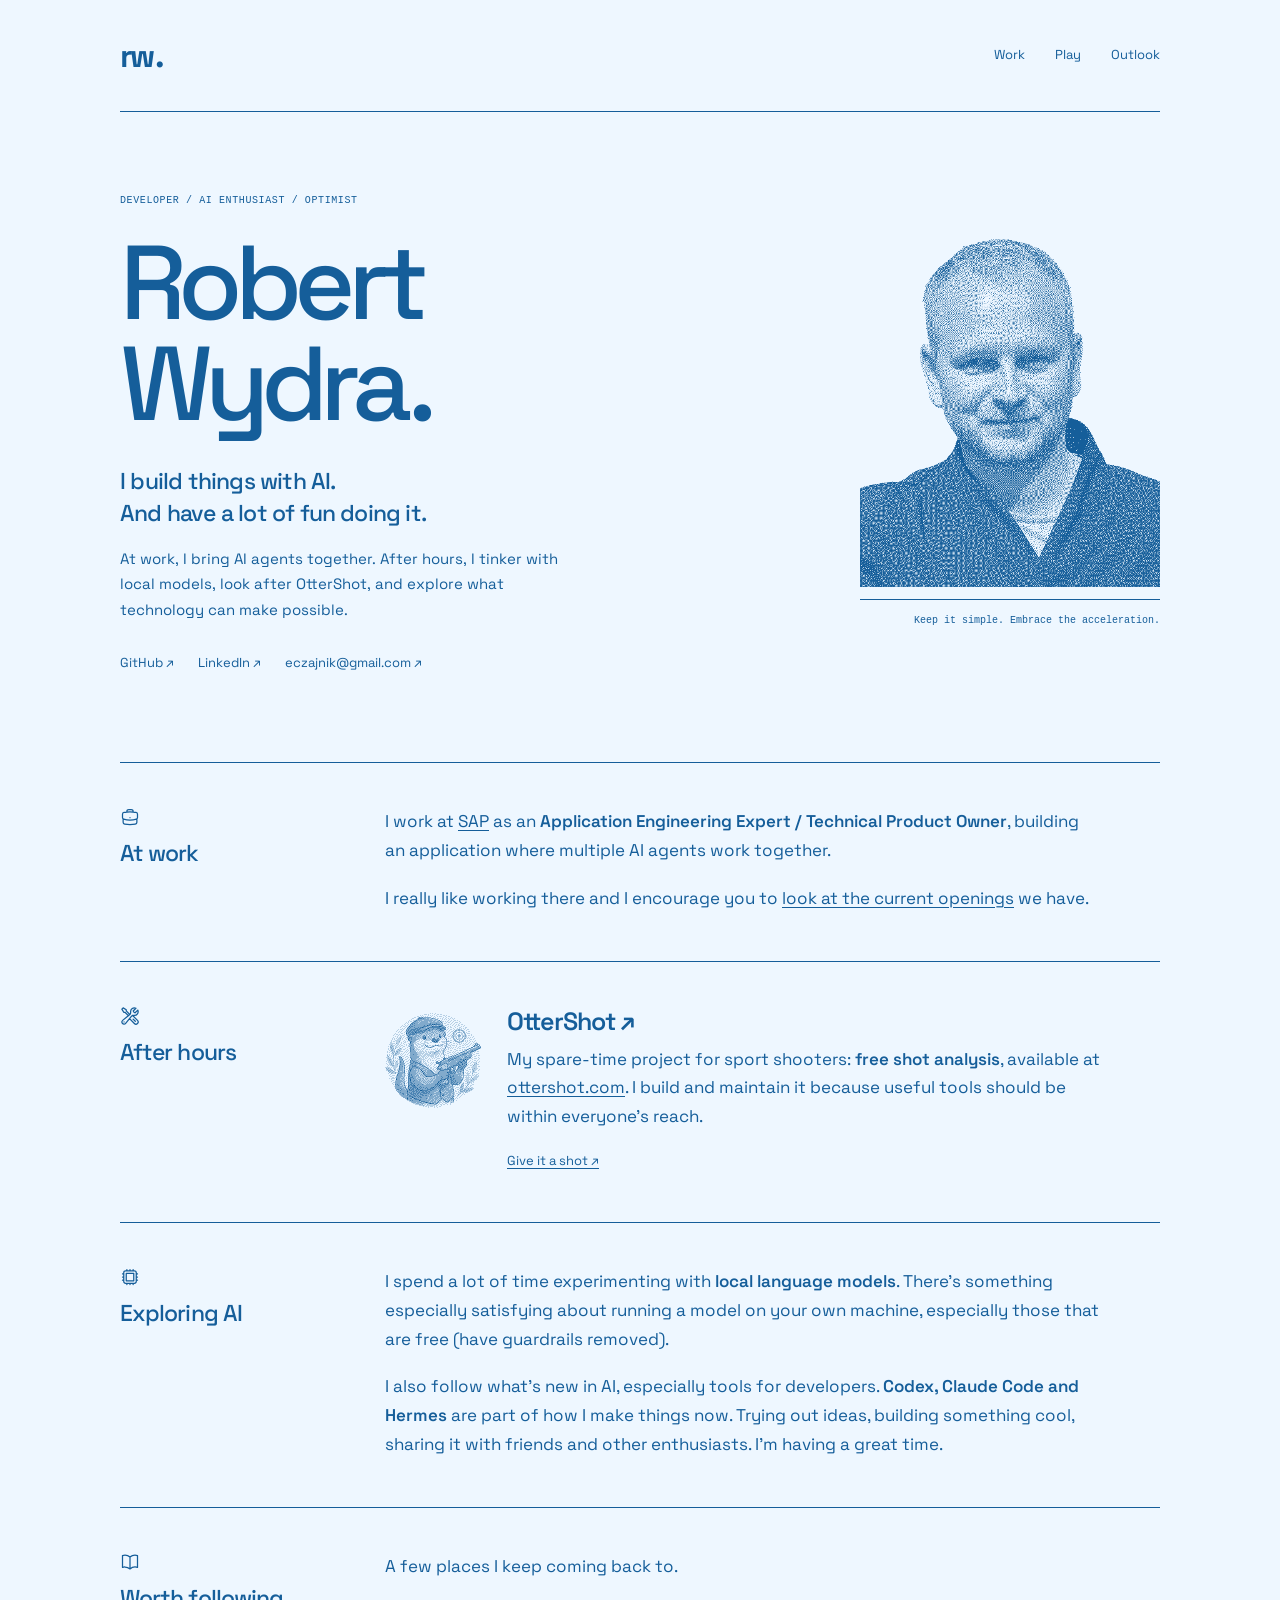
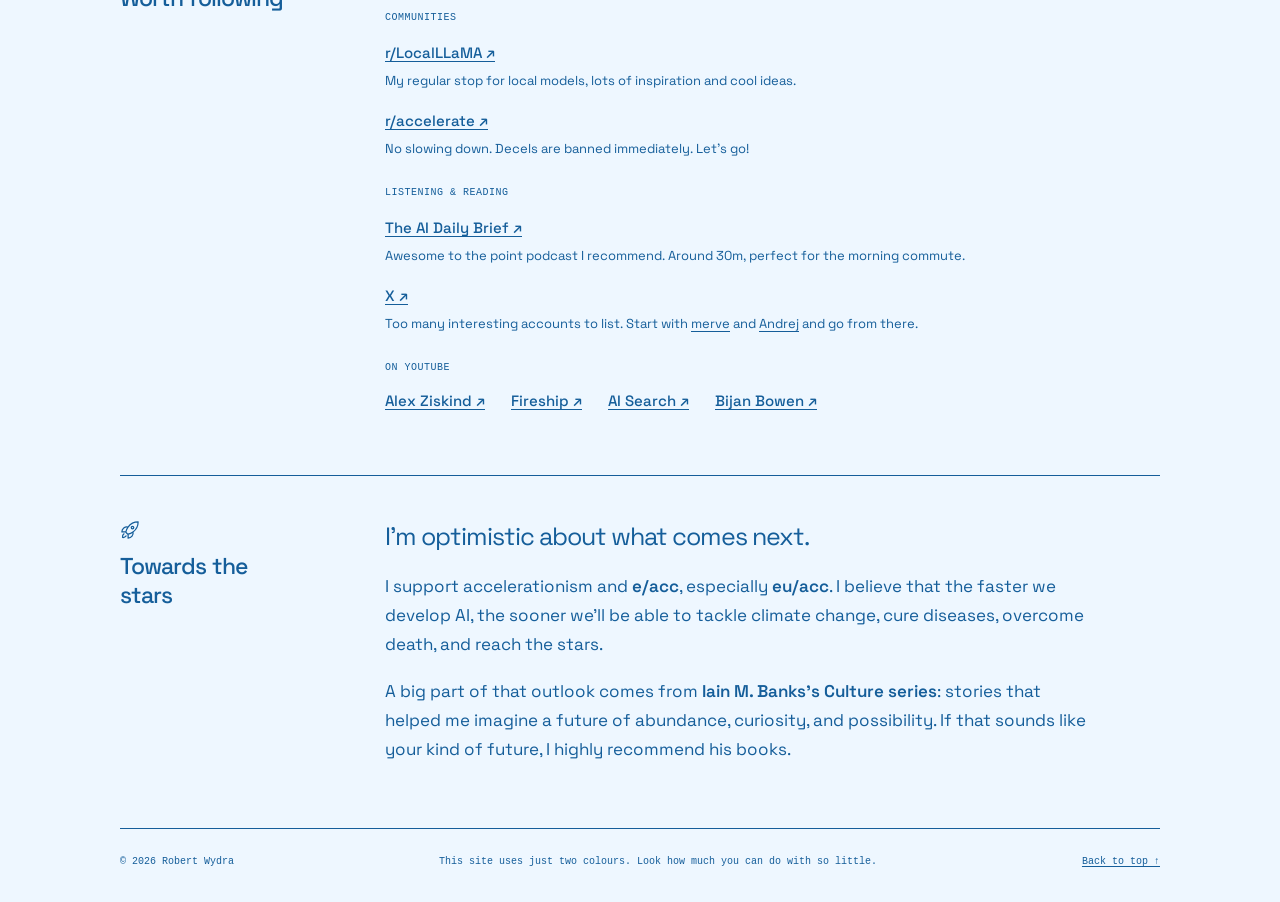
==== index.html @ 112031f6 "Launch personal profile website Add a static portfolio homepage for Robert Wydra with two-colour bra" ====
<!doctype html>
<html lang="en">
  <head>
    <meta charset="utf-8">
    <meta name="viewport" content="width=device-width, initial-scale=1">
    <meta name="theme-color" content="#eef7ff">
    <meta name="description" content="I'm Robert Wydra: a developer at SAP, creator of OtterShot, and an enthusiastic explorer of AI, local language models, and what comes next.">
    <meta property="og:type" content="website">
    <meta property="og:title" content="Robert Wydra - Developer & AI enthusiast">
    <meta property="og:description" content="Building with AI, tinkering with local models, and looking towards the stars.">
    <meta property="og:url" content="https://wydra.dev/">
    <title>Robert Wydra - Developer & AI enthusiast</title>
    <link rel="canonical" href="https://wydra.dev/">
    <link rel="icon" href="assets/favicon.svg" type="image/svg+xml">
    <link rel="preload" href="assets/fonts/space-grotesk.woff2" as="font" type="font/woff2" crossorigin>
    <link rel="stylesheet" href="styles.css">
    <script src="script.js" defer></script>
  </head>
  <body>
    <a class="skip-link" href="#main">Skip to content</a>
    <div class="page">
      <header class="site-header">
        <a class="wordmark" href="#main" aria-label="rw. - Robert Wydra, back to introduction">rw<span aria-hidden="true">.</span></a>
        <nav aria-label="Page sections">
          <a href="#work">Work</a>
          <a href="#after-hours">Play</a>
          <a href="#outlook">Outlook</a>
        </nav>
      </header>
      <main id="main">
        <section class="intro" aria-labelledby="intro-title">
          <div class="intro-copy">
            <p class="eyebrow">Developer / AI enthusiast / Optimist</p>
            <h1 id="intro-title">Robert<br>Wydra<span class="full-stop">.</span></h1>
            <p class="intro-lead">I build things with AI.<br>And have a lot of fun doing it.</p>
            <p class="intro-description">At work, I bring AI agents together. After hours, I tinker with local models, look after OtterShot, and explore what technology can make possible.</p>
            <div class="contact-links" aria-label="Find me online">
              <a href="https://github.com/eczajnik" target="_blank" rel="noopener noreferrer">GitHub <span aria-hidden="true">↗</span></a>
              <a href="https://www.linkedin.com/in/teapot/" target="_blank" rel="noopener noreferrer">LinkedIn <span aria-hidden="true">↗</span></a>
              <span id="email-contact" class="email-contact"></span>
              <noscript><span class="email-fallback">eczajnik [at] gmail [dot] com</span></noscript>
            </div>
          </div>
          <figure class="portrait">
            <img src="assets/robert.png" alt="Portrait of Robert Wydra in a blue two-colour dither." width="480" height="560" fetchpriority="high">
            <figcaption>Keep it simple. Embrace the acceleration.</figcaption>
          </figure>
        </section>
        <section class="essay-section" id="work" aria-labelledby="work-title">
          <div class="section-heading">
            <svg xmlns="http://www.w3.org/2000/svg" fill="none" viewBox="0 0 24 24" stroke-width="1.5" stroke="currentColor" aria-hidden="true" class="section-icon" width="20" height="20" focusable="false" data-icon="briefcase">
              <path stroke-linecap="round" stroke-linejoin="round" d="M20.25 14.15v4.25c0 1.094-.787 2.036-1.872 2.18-2.087.277-4.216.42-6.378.42s-4.291-.143-6.378-.42c-1.085-.144-1.872-1.086-1.872-2.18v-4.25m16.5 0a2.18 2.18 0 0 0 .75-1.661V8.706c0-1.081-.768-2.015-1.837-2.175a48.114 48.114 0 0 0-3.413-.387m4.5 8.006c-.194.165-.42.295-.673.38A23.978 23.978 0 0 1 12 15.75c-2.648 0-5.195-.429-7.577-1.22a2.016 2.016 0 0 1-.673-.38m0 0A2.18 2.18 0 0 1 3 12.489V8.706c0-1.081.768-2.015 1.837-2.175a48.111 48.111 0 0 1 3.413-.387m7.5 0V5.25A2.25 2.25 0 0 0 13.5 3h-3a2.25 2.25 0 0 0-2.25 2.25v.894m7.5 0a48.667 48.667 0 0 0-7.5 0M12 12.75h.008v.008H12v-.008Z"/>
            </svg>
            <h2 id="work-title">At work</h2>
          </div>
          <div class="section-body">
            <p>I work at <a href="https://www.sap.com/" target="_blank" rel="noopener noreferrer">SAP</a> as an <strong>Application Engineering Expert / Technical Product Owner</strong>, building an application where multiple AI agents work together.</p>
            <p>I really like working there and I encourage you to <a href="https://jobs.sap.com/en/" target="_blank" rel="noopener noreferrer">look at the current openings</a> we have.</p>
          </div>
        </section>
        <section class="essay-section" id="after-hours" aria-labelledby="play-title">
          <div class="section-heading">
            <svg xmlns="http://www.w3.org/2000/svg" fill="none" viewBox="0 0 24 24" stroke-width="1.5" stroke="currentColor" aria-hidden="true" class="section-icon" width="20" height="20" focusable="false" data-icon="wrench-screwdriver">
              <path stroke-linecap="round" stroke-linejoin="round" d="M11.42 15.17 17.25 21A2.652 2.652 0 0 0 21 17.25l-5.877-5.877M11.42 15.17l2.496-3.03c.317-.384.74-.626 1.208-.766M11.42 15.17l-4.655 5.653a2.548 2.548 0 1 1-3.586-3.586l6.837-5.63m5.108-.233c.55-.164 1.163-.188 1.743-.14a4.5 4.5 0 0 0 4.486-6.336l-3.276 3.277a3.004 3.004 0 0 1-2.25-2.25l3.276-3.276a4.5 4.5 0 0 0-6.336 4.486c.091 1.076-.071 2.264-.904 2.95l-.102.085m-1.745 1.437L5.909 7.5H4.5L2.25 3.75l1.5-1.5L7.5 4.5v1.409l4.26 4.26m-1.745 1.437 1.745-1.437m6.615 8.206L15.75 15.75M4.867 19.125h.008v.008h-.008v-.008Z"/>
            </svg>
            <h2 id="play-title">After hours</h2>
          </div>
          <div class="section-body project">
            <a class="project-logo" href="https://ottershot.com/" target="_blank" rel="noopener noreferrer" aria-label="Visit OtterShot">
              <img src="assets/ottershot.png" alt="OtterShot's otter mascot holding a sporting rifle, in blue two-colour dither." width="192" height="192" loading="lazy" decoding="async">
            </a>
            <div class="project-copy">
              <h3><a href="https://ottershot.com/" target="_blank" rel="noopener noreferrer">OtterShot <span aria-hidden="true">↗</span></a></h3>
              <p>My spare-time project for sport shooters: <strong>free shot analysis</strong>, available at <a href="https://ottershot.com/" target="_blank" rel="noopener noreferrer">ottershot.com</a>. I build and maintain it because useful tools should be within everyone's reach.</p>
              <a class="small-link" href="https://ottershot.com/" target="_blank" rel="noopener noreferrer">Give it a shot <span aria-hidden="true">↗</span></a>
            </div>
          </div>
        </section>
        <section class="essay-section" id="exploring" aria-labelledby="exploring-title">
          <div class="section-heading">
            <svg xmlns="http://www.w3.org/2000/svg" fill="none" viewBox="0 0 24 24" stroke-width="1.5" stroke="currentColor" aria-hidden="true" class="section-icon" width="20" height="20" focusable="false" data-icon="cpu-chip">
              <path stroke-linecap="round" stroke-linejoin="round" d="M8.25 3v1.5M4.5 8.25H3m18 0h-1.5M4.5 12H3m18 0h-1.5m-15 3.75H3m18 0h-1.5M8.25 19.5V21M12 3v1.5m0 15V21m3.75-18v1.5m0 15V21m-9-1.5h10.5a2.25 2.25 0 0 0 2.25-2.25V6.75a2.25 2.25 0 0 0-2.25-2.25H6.75A2.25 2.25 0 0 0 4.5 6.75v10.5a2.25 2.25 0 0 0 2.25 2.25Zm.75-12h9v9h-9v-9Z"/>
            </svg>
            <h2 id="exploring-title">Exploring AI</h2>
          </div>
          <div class="section-body">
            <p>I spend a lot of time experimenting with <strong>local language models</strong>. There's something especially satisfying about running a model on your own machine, especially those that  are free (have guardrails removed).</p>
            <p>I also follow what's new in AI, especially tools for developers. <strong>Codex, Claude Code and Hermes</strong> are part of how I make things now. Trying out ideas, building something cool, sharing it with friends and other enthusiasts. I'm having a great time.</p>
          </div>
        </section>
        <section class="essay-section" id="following" aria-labelledby="following-title">
          <div class="section-heading">
            <svg xmlns="http://www.w3.org/2000/svg" fill="none" viewBox="0 0 24 24" stroke-width="1.5" stroke="currentColor" aria-hidden="true" class="section-icon" width="20" height="20" focusable="false" data-icon="book-open">
              <path stroke-linecap="round" stroke-linejoin="round" d="M12 6.042A8.967 8.967 0 0 0 6 3.75c-1.052 0-2.062.18-3 .512v14.25A8.987 8.987 0 0 1 6 18c2.305 0 4.408.867 6 2.292m0-14.25a8.966 8.966 0 0 1 6-2.292c1.052 0 2.062.18 3 .512v14.25A8.987 8.987 0 0 0 18 18a8.967 8.967 0 0 0-6 2.292m0-14.25v14.25"/>
            </svg>
            <h2 id="following-title">Worth following</h2>
          </div>
          <div class="section-body">
            <p>A few places I keep coming back to.</p>
            <dl class="reading-list">
              <div>
                <dt>Communities</dt>
                <dd><a href="https://www.reddit.com/r/LocalLLaMA/" target="_blank" rel="noopener noreferrer">r/LocalLLaMA <span aria-hidden="true">↗</span></a><span class="resource-note">My regular stop for local models, lots of inspiration and cool ideas.</span></dd>
                <dd><a href="https://www.reddit.com/r/accelerate/" target="_blank" rel="noopener noreferrer">r/accelerate <span aria-hidden="true">↗</span></a><span class="resource-note">No slowing down. Decels are banned immediately. Let's go!</span></dd>
              </div>
              <div>
                <dt>Listening & reading</dt>
                <dd><a href="https://aidailybrief.ai/" target="_blank" rel="noopener noreferrer">The AI Daily Brief <span aria-hidden="true">↗</span></a><span class="resource-note">Awesome to the point podcast I recommend. Around 30m, perfect for the morning commute.</span></dd>
                <dd><a href="https://x.com/" target="_blank" rel="noopener noreferrer">X <span aria-hidden="true">↗</span></a><span class="resource-note">Too many interesting accounts to list. Start with <a href="https://x.com/mervenoyann" target="_blank" rel="noopener noreferrer">merve</a> and <a href="https://x.com/karpathy" target="_blank" rel="noopener noreferrer">Andrej</a> and go from there.</span></dd>
              </div>
              <div>
                <dt>On YouTube</dt>
                <dd class="video-links">
                  <a href="https://www.youtube.com/@AZisk" target="_blank" rel="noopener noreferrer">Alex Ziskind <span aria-hidden="true">↗</span></a>
                  <a href="https://www.youtube.com/@Fireship" target="_blank" rel="noopener noreferrer">Fireship <span aria-hidden="true">↗</span></a>
                  <a href="https://www.youtube.com/@theAIsearch" target="_blank" rel="noopener noreferrer">AI Search <span aria-hidden="true">↗</span></a>
                  <a href="https://www.youtube.com/@Bijanbowen" target="_blank" rel="noopener noreferrer">Bijan Bowen <span aria-hidden="true">↗</span></a>
                </dd>
              </div>
            </dl>
          </div>
        </section>
        <section class="essay-section outlook" id="outlook" aria-labelledby="outlook-title">
          <div class="section-heading">
            <svg xmlns="http://www.w3.org/2000/svg" fill="none" viewBox="0 0 24 24" stroke-width="1.5" stroke="currentColor" aria-hidden="true" class="section-icon" width="20" height="20" focusable="false" data-icon="rocket-launch">
              <path stroke-linecap="round" stroke-linejoin="round" d="M15.59 14.37a6 6 0 0 1-5.84 7.38v-4.8m5.84-2.58a14.98 14.98 0 0 0 6.16-12.12A14.98 14.98 0 0 0 9.631 8.41m5.96 5.96a14.926 14.926 0 0 1-5.841 2.58m-.119-8.54a6 6 0 0 0-7.381 5.84h4.8m2.581-5.84a14.927 14.927 0 0 0-2.58 5.84m2.699 2.7c-.103.021-.207.041-.311.06a15.09 15.09 0 0 1-2.448-2.448 14.9 14.9 0 0 1 .06-.312m-2.24 2.39a4.493 4.493 0 0 0-1.757 4.306 4.493 4.493 0 0 0 4.306-1.758M16.5 9a1.5 1.5 0 1 1-3 0 1.5 1.5 0 0 1 3 0Z"/>
            </svg>
            <h2 id="outlook-title">Towards the stars</h2>
          </div>
          <div class="section-body">
            <p class="outlook-lead">I'm optimistic about what comes next.</p>
            <p>I support accelerationism and <strong>e/acc</strong>, especially <strong>eu/acc</strong>. I believe that the faster we develop AI, the sooner we'll be able to tackle climate change, cure diseases, overcome death, and reach the stars.</p>
            <p>A big part of that outlook comes from <strong>Iain M. Banks's <cite>Culture</cite> series</strong>: stories that helped me imagine a future of abundance, curiosity, and possibility. If that sounds like your kind of future, I highly recommend his books.</p>
            <!-- <p class="closing-note">More curiosity. More building. More possibility.</p> -->
          </div>
        </section>
      </main>
      <footer class="site-footer">
        <span>© <span id="copyright-year"></span> Robert Wydra</span>
        <span>This site uses just two colours. Look how much you can do with so little.</span>
        <a href="#main">Back to top <span aria-hidden="true">↑</span></a>
      </footer>
    </div>
  </body>
</html>
---- styles.css ----
@font-face {
  font-family: "Space Grotesk";
  src: url("assets/fonts/space-grotesk.woff2") format("woff2");
  font-style: normal;
  font-weight: 300 700;
  font-display: swap;
}

:root {
  color-scheme: light;
  --paper: #eef7ff;
  --ink: #155e9a;
  --rule: #155e9a;
  font-family: "Space Grotesk", system-ui, sans-serif;
  color: var(--ink);
  background: var(--paper);
  font-synthesis: none;
}

* { box-sizing: border-box; }
html { scroll-padding-top: 2rem; }
body { margin: 0; font-size: 17px; line-height: 1.7; }
::selection { background: var(--ink); color: var(--paper); }
button, a { -webkit-tap-highlight-color: transparent; }
a { color: inherit; text-underline-offset: 0.2em; text-decoration-thickness: 1px; }
a:hover { text-decoration-thickness: 2px; }
a:focus-visible, button:focus-visible { outline: 2px solid var(--ink); outline-offset: 5px; border-radius: 1px; }
button { color: inherit; font: inherit; }
[hidden] { display: none !important; }
img { display: block; max-width: 100%; height: auto; }
p { margin: 0 0 1.15rem; }
p:last-child { margin-bottom: 0; }
strong { font-weight: 600; }

.page { max-width: 1152px; padding: 0 56px; margin: 0 auto; }
.site-header { min-height: 112px; display: flex; justify-content: space-between; align-items: center; gap: 24px; border-bottom: 1px solid var(--rule); }
.wordmark { font-size: 32px; line-height: 1; letter-spacing: -0.08em; font-weight: 700; text-decoration: none; }
.wordmark span { margin-left: 2px; }
.site-header nav { display: flex; gap: 30px; font-size: 13px; }
.site-header nav a { text-decoration: none; }
.site-header nav a:hover { text-decoration: underline; }

.intro { display: grid; grid-template-columns: minmax(0, 1fr) 300px; gap: 80px; padding: 80px 0 88px; align-items: center; }
.intro-copy { animation: arrive 650ms ease-out both; }
.eyebrow, .portrait figcaption, .reading-list dt, .site-footer { font-family: ui-monospace, SFMono-Regular, Consolas, "Liberation Mono", monospace; }
.eyebrow { margin-bottom: 24px; font-size: 10px; letter-spacing: 0.06em; text-transform: uppercase; }
h1 { font-size: clamp(72px, 8.2vw, 112px); line-height: 0.96; letter-spacing: -0.075em; font-weight: 500; margin: 0 0 30px; }
.full-stop { margin-left: 3px; }
.intro-lead { font-size: 23px; line-height: 1.4; letter-spacing: -0.035em; font-weight: 500; margin-bottom: 17px; }
.intro-description { max-width: 44ch; font-size: 15px; line-height: 1.7; }
.contact-links { display: flex; flex-wrap: wrap; align-items: center; column-gap: 24px; row-gap: 12px; margin-top: 30px; font-size: 13px; }
.contact-links > a, .email-contact a { white-space: nowrap; }
.contact-links a { text-decoration: none; }
.contact-links a:hover { text-decoration: underline; text-underline-offset: 0.2em; }
.email-contact:empty { display: none; }
.email-fallback { overflow-wrap: anywhere; }
.portrait { margin: 0; align-self: center; }
.portrait img { width: 300px; }
.portrait figcaption { border-top: 1px solid var(--rule); padding-top: 12px; margin-top: 12px; font-size: 10px; text-align: right; }

.essay-section { display: grid; grid-template-columns: 225px minmax(0, 1fr); gap: 40px; padding: 44px 0 48px; border-top: 1px solid var(--rule); }
.section-icon { display: block; width: 20px; height: 20px; margin-bottom: 12px; }
h2 { font-size: 23px; font-weight: 500; line-height: 1.25; letter-spacing: -0.04em; margin: 0; max-width: 12ch; }
.section-body { max-width: 65ch; }
.project { display: grid; grid-template-columns: 96px minmax(0, 1fr); gap: 26px; align-items: start; }
.project-logo { display: block; margin-top: 6px; }
.project-logo img { width: 96px; }
.project-logo:focus-visible { outline-offset: 6px; }
h3 { margin: 0 0 9px; font-size: 25px; font-weight: 600; line-height: 1.2; letter-spacing: -0.04em; }
h3 a { text-decoration: none; }
h3 a:hover { text-decoration: underline; }
.small-link { display: inline-block; font-size: 13px; }
.project-copy p { margin-bottom: 14px; }

.reading-list { margin: 28px 0 0; }
.reading-list > div { margin-bottom: 24px; }
.reading-list > div:last-child { margin-bottom: 0; }
.reading-list dt { font-size: 10px; text-transform: uppercase; letter-spacing: 0.05em; margin-bottom: 12px; }
.reading-list dd { margin: 0 0 14px; }
.reading-list dd > a { font-size: 15px; font-weight: 500; }
.resource-note { display: block; margin-top: 3px; font-size: 13px; }
.video-links { display: flex; flex-wrap: wrap; gap: 10px 26px; }
.video-links a { white-space: nowrap; }
.outlook { padding-bottom: 64px; }
.outlook-lead { font-size: 25px; line-height: 1.35; letter-spacing: -0.04em; }
.closing-note { margin-top: 26px; font-size: 13px; font-weight: 500; }
.site-footer { display: flex; flex-wrap: wrap; justify-content: space-between; gap: 16px 24px; padding: 24px 0 32px; border-top: 1px solid var(--rule); font-size: 10px; }
.site-footer a { white-space: nowrap; }
.skip-link { position: fixed; z-index: 1; top: 12px; left: 12px; padding: 8px 16px; background: var(--paper); border: 2px solid var(--ink); transform: translateY(-200%); }
.skip-link:focus { transform: none; }

@keyframes arrive {
  from { opacity: 0; transform: translateY(8px); }
  to { opacity: 1; transform: translateY(0); }
}

@media (max-width: 900px) {
  .page { padding: 0 36px; }
  .intro { grid-template-columns: minmax(0, 1fr) 240px; gap: 36px; padding: 60px 0 64px; }
  .portrait img { width: 240px; }
  .essay-section { grid-template-columns: 170px minmax(0, 1fr); gap: 28px; }
  .project { grid-template-columns: 80px minmax(0, 1fr); gap: 20px; }
  .project-logo img { width: 80px; }
}

@media (max-width: 640px) {
  body { font-size: 16px; }
  .page { padding: 0 24px; }
  .site-header { min-height: 80px; gap: 16px; }
  .site-header nav { gap: 20px; font-size: 12px; }
  .wordmark { font-size: 28px; }
  .intro { grid-template-columns: minmax(0, 1fr); gap: 38px; padding: 46px 0 40px; }
  .eyebrow { font-size: 9px; margin-bottom: 24px; }
  h1 { font-size: clamp(72px, 20vw, 104px); margin-bottom: 24px; }
  .intro-lead { font-size: 22px; }
  .intro-description { font-size: 15px; }
  .contact-links { column-gap: 22px; margin-top: 26px; }
  .portrait { width: min(100%, 300px); }
  .portrait img { width: 100%; }
  .essay-section { grid-template-columns: minmax(0, 1fr); gap: 24px; padding: 32px 0 36px; }
  .section-heading { display: flex; align-items: center; gap: 14px; }
  .section-icon { margin: 0; flex-shrink: 0; }
  h2 { max-width: none; font-size: 23px; }
  .project { grid-template-columns: minmax(0, 1fr); gap: 20px; }
  .project-logo { width: 80px; margin-top: 0; }
  .outlook { padding-bottom: 42px; }
  .outlook-lead { font-size: 24px; }
  .site-footer { flex-direction: column; gap: 10px; padding: 22px 0 28px; }
}

@media (prefers-reduced-motion: reduce) {
  .intro-copy { animation: none; }
}
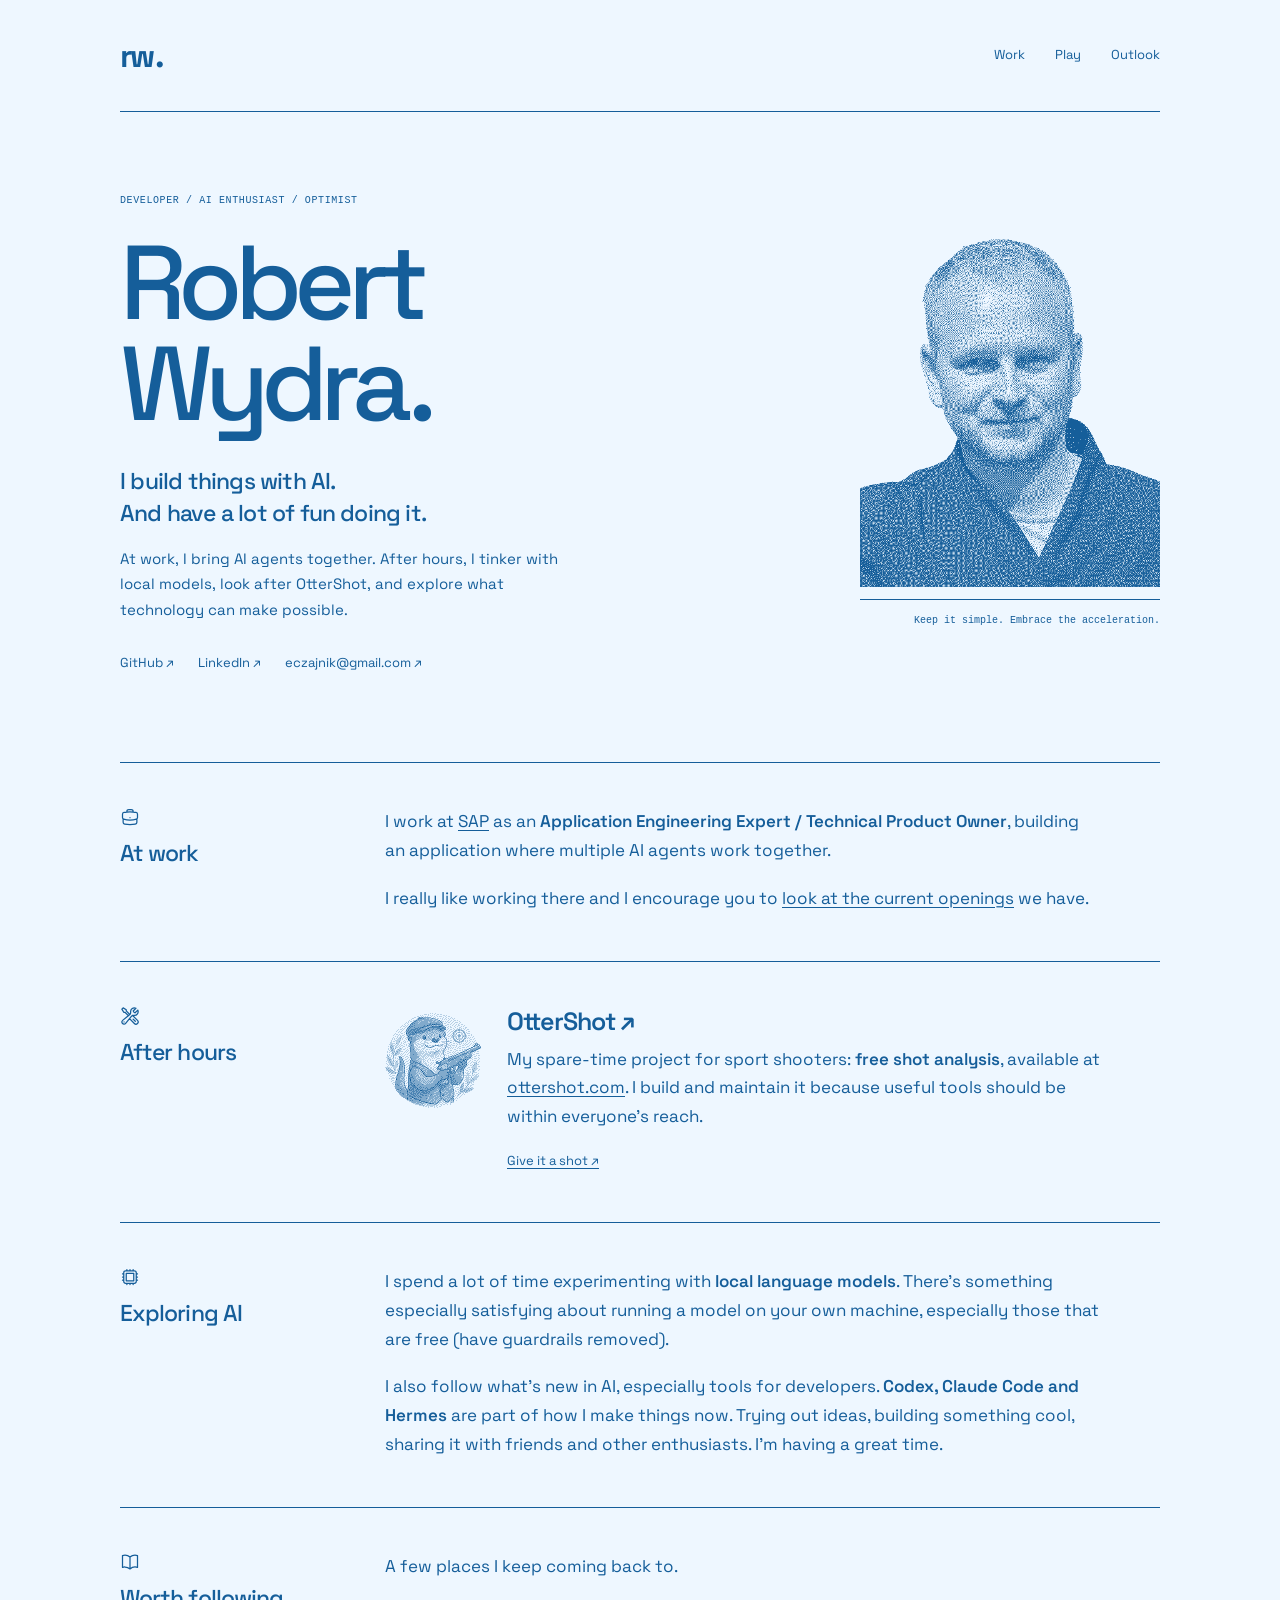
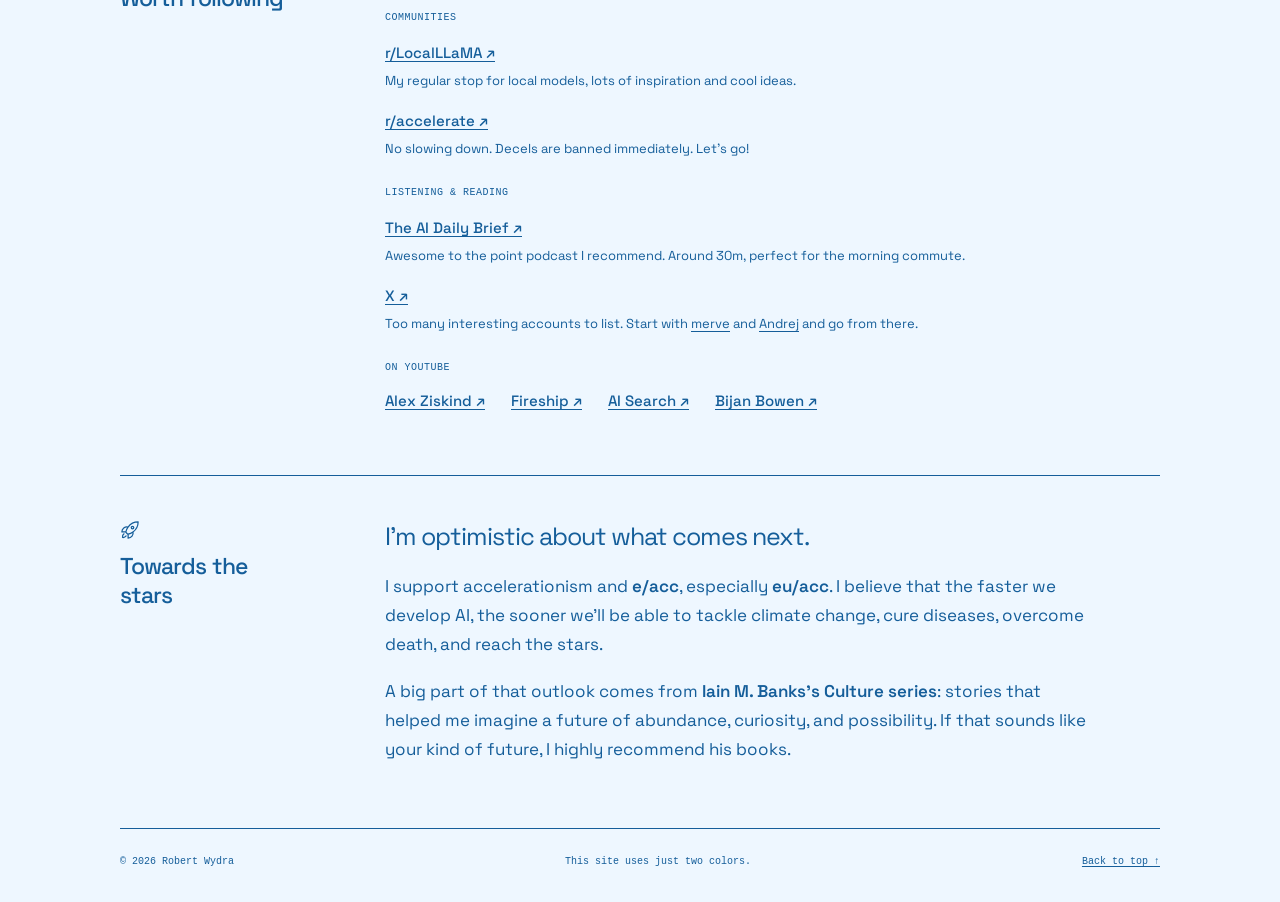
==== commit 5a366557: "Simplify footer tagline" ====
--- a/index.html
+++ b/index.html
@@ -137,7 +137,7 @@
       </main>
       <footer class="site-footer">
         <span>© <span id="copyright-year"></span> Robert Wydra</span>
-        <span>This site uses just two colours. Look how much you can do with so little.</span>
+        <span>This site uses just two colors.</span>
         <a href="#main">Back to top <span aria-hidden="true">↑</span></a>
       </footer>
     </div>
